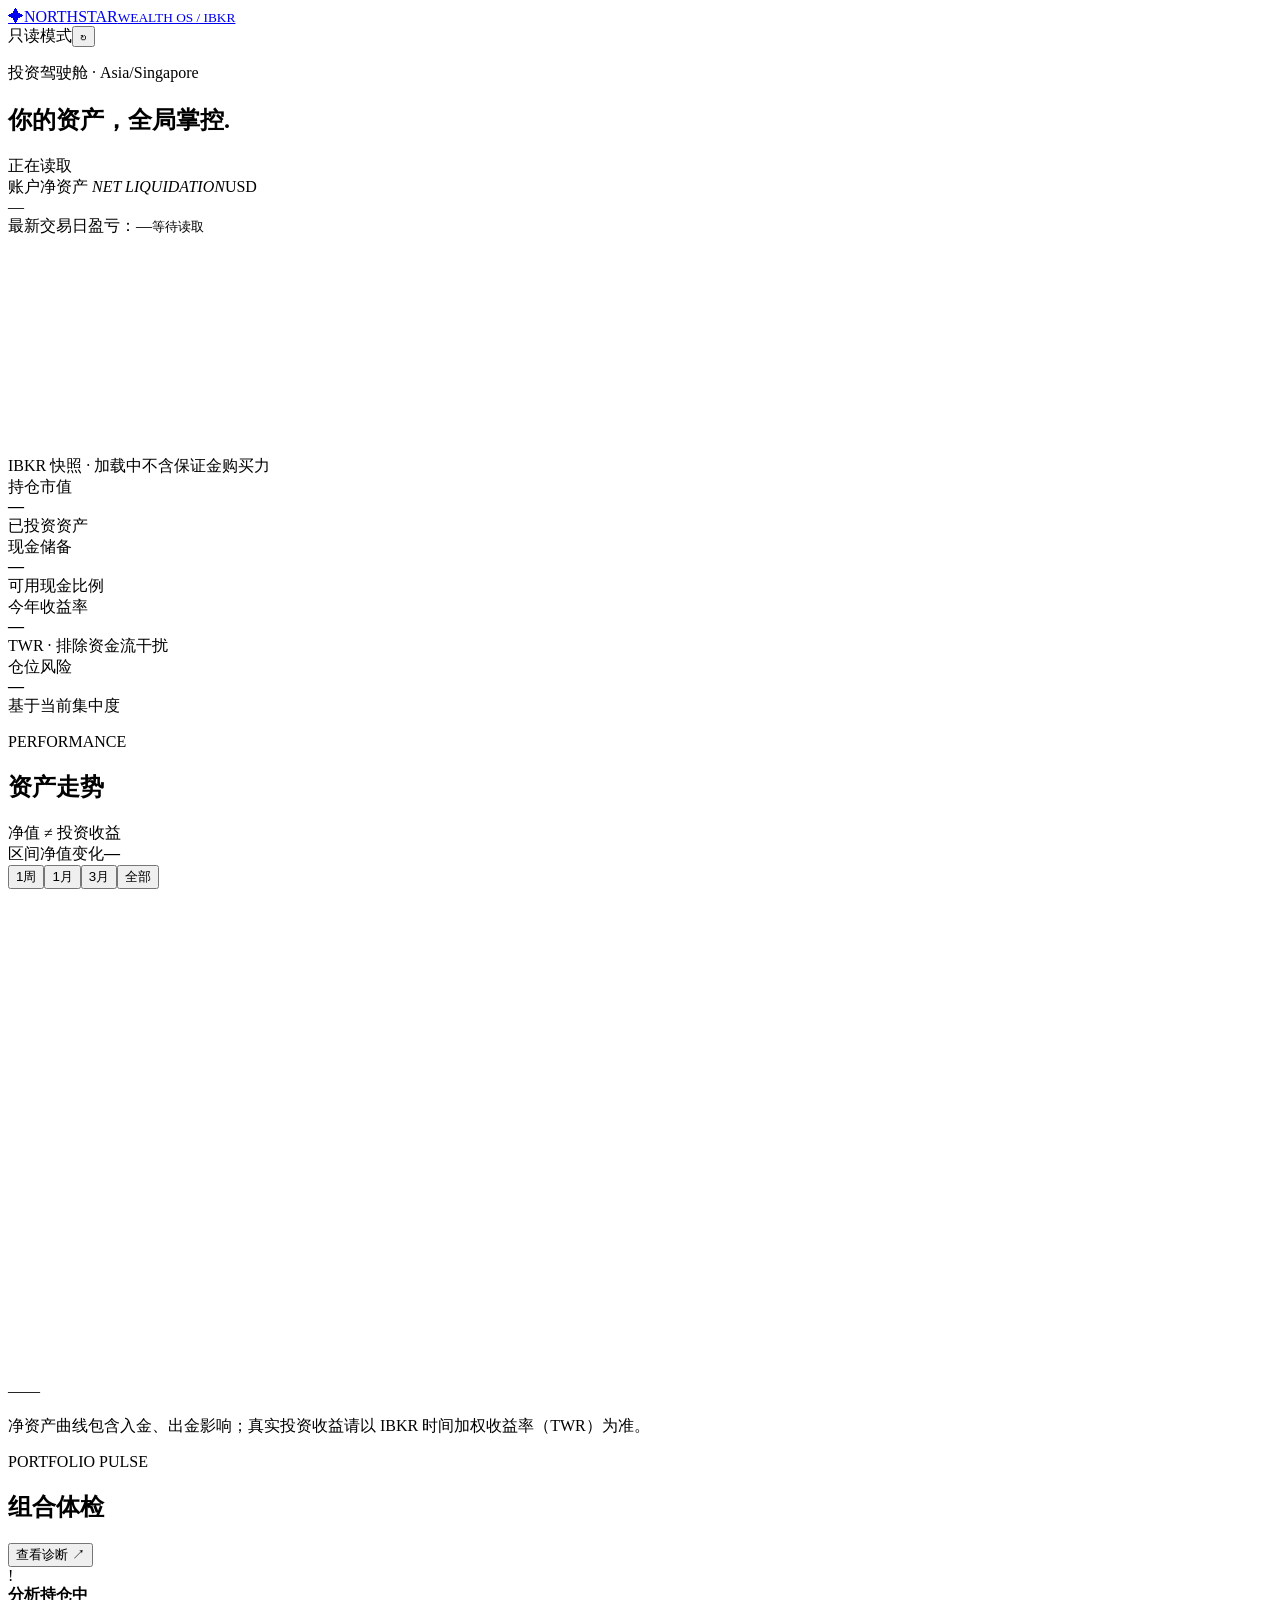
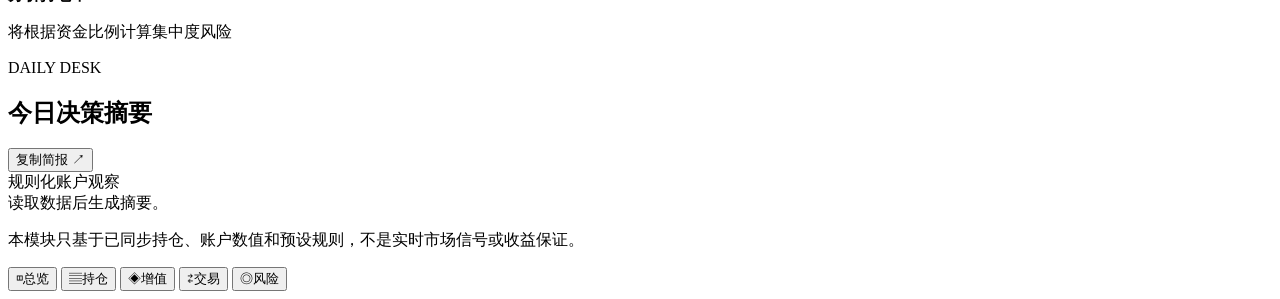
==== v2/index.html @ 15c5844c "feat(v2): add mobile-first investment dashboard layout" ====
<!doctype html>
<html lang="zh-CN">
<head>
  <meta charset="utf-8">
  <meta name="viewport" content="width=device-width, initial-scale=1, viewport-fit=cover">
  <meta name="theme-color" content="#08111e">
  <meta name="description" content="IBKR 投资驾驶舱：持仓、净值、风险、复盘与资产增长规划。只读分析，不提供交易服务。">
  <title>Northstar · IBKR 投资驾驶舱</title>
  <link rel="stylesheet" href="./style.css?v=2">
</head>
<body>
  <div class="shell">
    <header class="topbar">
      <a class="brand" href="./" aria-label="Northstar 首页"><span class="brand-icon">✦</span><span class="brand-text">NORTHSTAR<small>WEALTH OS / IBKR</small></span></a>
      <div class="top-actions"><span class="read-only">只读模式</span><button class="icon-button" id="refresh-btn" aria-label="刷新最新数据" title="刷新数据">↻</button></div>
    </header>
    <main class="content">
      <section class="screen active" id="screen-home">
        <div class="page-intro"><div><p class="eyebrow" id="today-label">投资驾驶舱 · Asia/Singapore</p><h1>你的资产，全局掌控<span class="accent">.</span></h1></div><span class="live-chip" id="data-status">正在读取</span></div>
        <article class="hero">
          <div class="hero-top"><span>账户净资产 <i>NET LIQUIDATION</i></span><span class="usd-chip">USD</span></div>
          <div class="hero-number" id="net-asset">—</div>
          <div class="hero-change"><span id="hero-pnl">最新交易日盈亏：—</span><small id="hero-date">等待读取</small></div>
          <div class="hero-chart"><svg id="hero-line" viewBox="0 0 800 136" preserveAspectRatio="none" aria-label="账户历史净资产走势"></svg></div>
          <div class="hero-bottom"><span id="hero-source">IBKR 快照 · 加载中</span><span>不含保证金购买力</span></div>
        </article>
        <div class="stat-grid">
          <article class="stat"><div class="stat-label">持仓市值</div><strong id="stat-invested">—</strong><div class="stat-note" id="stat-invested-note">已投资资产</div></article>
          <article class="stat"><div class="stat-label">现金储备</div><strong id="stat-cash">—</strong><div class="stat-note" id="stat-cash-note">可用现金比例</div></article>
          <article class="stat"><div class="stat-label">今年收益率</div><strong id="stat-ytd">—</strong><div class="stat-note">TWR · 排除资金流干扰</div></article>
          <article class="stat"><div class="stat-label">仓位风险</div><strong id="stat-risk">—</strong><div class="stat-note" id="stat-risk-note">基于当前集中度</div></article>
        </div>
        <div class="section-head"><div><p class="overline">PERFORMANCE</p><h2>资产走势</h2></div><span class="tiny-note">净值 ≠ 投资收益</span></div>
        <article class="panel chart-panel">
          <div class="chart-header"><div><span class="muted">区间净值变化</span><strong id="chart-change">—</strong></div><div class="range-control" id="range-control"><button data-range="7" type="button">1周</button><button data-range="30" type="button">1月</button><button data-range="90" type="button">3月</button><button class="chosen" data-range="365" type="button">全部</button></div></div>
          <div class="graph-wrap"><svg id="nav-chart" viewBox="0 0 620 240" preserveAspectRatio="none" role="img" aria-label="净值曲线图"></svg><div id="chart-tooltip" class="chart-tooltip" hidden></div></div>
          <div class="chart-axis"><span id="chart-from">—</span><span id="chart-to">—</span></div>
          <p class="micro">净资产曲线包含入金、出金影响；真实投资收益请以 IBKR 时间加权收益率（TWR）为准。</p>
        </article>
        <div class="section-head"><div><p class="overline">PORTFOLIO PULSE</p><h2>组合体检</h2></div><button class="text-btn" type="button" data-route="insights">查看诊断 ↗</button></div>
        <article class="panel pulse-panel"><div class="pulse-head"><div class="pulse-orb" id="pulse-orb">!</div><div><strong id="pulse-title">分析持仓中</strong><p id="pulse-subtitle">将根据资金比例计算集中度风险</p></div></div><div id="pulse-bars" class="allocation-bars"></div><div id="pulse-list" class="pulse-list"></div></article>
        <div class="section-head"><div><p class="overline">DAILY DESK</p><h2>今日决策摘要</h2></div><button class="text-btn" type="button" id="copy-digest">复制简报 ↗</button></div>
        <article class="panel daily-digest"><div class="digest-stamp"><span class="digest-dot"></span> 规则化账户观察 <span id="digest-dt"></span></div><div id="digest-body" class="digest-body">读取数据后生成摘要。</div><p class="micro">本模块只基于已同步持仓、账户数值和预设规则，不是实时市场信号或收益保证。</p></article>
      </section>
      <section class="screen" id="screen-holdings" hidden>
        <div class="page-intro"><div><p class="eyebrow">LIVE ALLOCATION</p><h1>我的持仓<span class="accent">.</span></h1></div><span class="live-chip" id="holdings-stamp">—</span></div>
        <div class="headline-panel"><span class="muted">在持资产 / 账户净值</span><strong id="position-total">—</strong><p id="holding-description">按当前 IBKR 快照汇总，零仓位不计入。</p></div>
        <article class="panel"><div class="panel-head"><h2>持仓分布</h2><span class="micro">占净资产比例</span></div><div id="holding-allocation" class="holding-allocation"></div><div id="allocation-legend" class="allocation-legend"></div></article>
        <div class="section-head"><div><p class="overline">POSITIONS</p><h2>股票与 ETF</h2></div><div class="segment"><button data-filter="all" class="selected">全部</button><button data-filter="core">核心</button><button data-filter="active">成长</button></div></div>
        <div id="position-list" class="position-list"><p class="empty">读取中…</p></div>
        <p class="micro footer-note">浮盈亏按 IBKR 平均成本口径展示，不包含全部历史已实现盈亏、费用及汇率变动。</p>
      </section>
      <section class="screen" id="screen-plan" hidden>
        <div class="page-intro"><div><p class="eyebrow">LONG-TERM COMPOUNDING</p><h1>资产增长计划<span class="accent">.</span></h1></div><span class="live-chip">可调目标</span></div>
        <article class="plan-hero"><div class="plan-hero-glow"></div><span class="overline">STRATEGIC ALLOCATION</span><h2>把收益目标，变成可执行的纪律。</h2><p>长期底仓负责复利，稳定仓预留流动性，战术仓约束回撤。不以短期回本作为加杠杆理由。</p></article>
        <div class="section-head"><div><p class="overline">THREE BUCKETS</p><h2>三类仓位目标</h2></div><span class="tiny-note">设置仅保存在本设备</span></div>
        <article class="panel targets-panel">
          <div class="target-row"><div><span class="target-mark core"></span><strong>长期核心仓</strong><p>VOO / QQQ 等广泛指数</p></div><div><b id="target-core-value">65%</b><input id="target-core" type="range" min="30" max="85" step="5" value="65" aria-label="长期核心仓目标比例"></div></div>
          <div class="target-row"><div><span class="target-mark stable"></span><strong>稳定防御仓</strong><p>现金 / 短债 / 黄金等</p></div><div><b id="target-stable-value">20%</b><input id="target-stable" type="range" min="5" max="50" step="5" value="20" aria-label="稳定仓目标比例"></div></div>
          <div class="target-row"><div><span class="target-mark tactical"></span><strong>战术成长仓</strong><p>个股 / 短线 · 控制单票风险</p></div><div><b id="target-tactical-value">15%</b><div class="slider-foot">自动计算剩余比例</div></div></div>
          <div class="target-comparison" id="target-comparison">读取持仓后计算偏离。</div>
        </article>
        <div class="section-head"><div><p class="overline">WEALTH SIMULATOR</p><h2>10 年复利模拟</h2></div><span class="tiny-note">示例情景 · 非预测</span></div>
        <article class="panel sim-panel">
          <div class="sim-inputs"><label>每月追加投入（USD）<div class="input-wrap"><span>$</span><input type="number" min="0" max="100000" step="50" id="monthly-input" value="200" inputmode="decimal"></div></label><label>假设年化收益率<div class="rate-tabs" id="rate-tabs"><button data-rate="0.04">4%</button><button class="selected" data-rate="0.07">7%</button><button data-rate="0.1">10%</button></div></label></div>
          <div class="sim-output"><span class="muted">10 年末模拟资产</span><strong id="sim-result">—</strong><span id="sim-contributed" class="micro">—</span></div>
          <svg viewBox="0 0 600 140" preserveAspectRatio="none" id="sim-chart" role="img" aria-label="10年复利模拟图"></svg>
          <p class="micro">按月复利、月末投入计算，未计入费用、税、通胀和汇率影响；收益并不保证，实际可能亏损。</p>
        </article>
        <div class="section-head"><div><p class="overline">ACTION LIST</p><h2>下一步配置动作</h2></div></div>
        <article class="panel"><div id="allocation-actions">正在计算目标配置。</div></article>
      </section>
      <section class="screen" id="screen-trades" hidden>
        <div class="page-intro"><div><p class="eyebrow">TRADE JOURNAL</p><h1>交易与复盘<span class="accent">.</span></h1></div><span class="live-chip">IBKR 成交记录</span></div>
        <div class="stat-grid trade-stats"><article class="stat"><div class="stat-label">历史成交笔数</div><strong id="trade-count">—</strong><div class="stat-note">包含部分成交</div></article><article class="stat"><div class="stat-label">最近一笔</div><strong id="last-trade-time">—</strong><div class="stat-note">按成交时间排序</div></article></div>
        <div class="section-head"><div><p class="overline">TRANSACTIONS</p><h2>最近交易</h2></div><div class="segment" id="trade-filters"><button data-side="all" class="selected">全部</button><button data-side="BUY">买入</button><button data-side="SELL">卖出</button></div></div>
        <div id="trade-list" class="trade-list"><p class="empty">读取交易记录中…</p></div>
        <button id="show-more-trades" class="wide-btn" type="button">显示更多成交</button>
        <article class="panel review-panel"><span class="overline">PROCESS OVER PROFIT</span><h2>盘后复盘清单</h2><div id="review-checklist"></div><button id="reset-checks" class="text-btn" type="button">重置今日清单 ↻</button></article>
      </section>
      <section class="screen" id="screen-insights" hidden>
        <div class="page-intro"><div><p class="eyebrow">RISK & DISCIPLINE</p><h1>风险中心<span class="accent">.</span></h1></div><span class="live-chip">保护本金</span></div>
        <article class="risk-hero"><div><span class="overline">RISK STATUS</span><h2 id="risk-hero-title">读取账户中</h2><p id="risk-hero-desc">估算当前股票集中度和现金缓冲</p></div><div class="risk-symbol">⌁</div></article>
        <div id="risk-cards" class="risk-cards"></div>
        <div class="section-head"><div><p class="overline">GUARDRAILS</p><h2>投资纪律</h2></div></div>
        <article class="panel rulebook"><div><strong>01 · 不用融资购买力冒充现金</strong><p>仓位以净资产而不是购买力衡量；融资可能放大波动与强制平仓风险。</p></div><div><strong>02 · 控制个股与相关性</strong><p>半导体、纳指成长、科技巨头之间可能同步下跌，不能只看股票数量。</p></div><div><strong>03 · 先定义最大损失，再下单</strong><p>若不能确定价格和风险，就不应把订单标记为可执行。</p></div><div><strong>04 · 用复盘改进系统</strong><p>把策略收益与入出金分开；记录每笔成交的理由和是否遵守规则。</p></div></article>
        <div class="section-head"><div><p class="overline">DATA & PRIVACY</p><h2>同步与设置</h2></div></div>
        <article class="panel settings"><div class="settings-line"><div><strong>公开静态数据源</strong><p>读取同一 GitHub 仓库的旧版 JSON。网站不会直接登录 IBKR。</p></div><span id="source-status" class="setting-tag">未检查</span></div><div class="settings-line"><div><strong>最新 IBKR 快照</strong><p id="snapshot-time">—</p></div><button class="small-btn" id="refresh-secondary" type="button">重新获取</button></div><div class="settings-line"><div><strong>临时导入自己的数据</strong><p>选择 IBKR 快照、净值历史或交易 JSON，仅在当前页面会话使用，不上传服务器。</p></div><label class="small-btn file-label">导入 JSON<input type="file" id="file-input" accept=".json,application/json" hidden></label></div><div class="privacy-alert"><b>隐私提醒</b><p>当前 GitHub 仓库为公开仓库，旧版账户快照、历史成交 JSON 可被互联网访问。不能靠页面密码框保护公开 JSON。请避免再往公开仓库上传新账户数据，建议迁移到有身份验证的私有数据服务。</p></div><button id="clear-local" class="wide-btn" type="button">恢复仓库数据 / 清空本次临时导入</button><a class="legacy-link" href="../" target="_blank" rel="noopener noreferrer">打开原版看板 ↗</a></article>
      </section>
      <p class="status-text" id="global-status" role="status" aria-live="polite"></p>
    </main>
    <nav class="bottom-nav" aria-label="底部导航">
      <button class="selected" data-screen="home" aria-label="总览"><span class="nav-icon">◫</span><span>总览</span></button>
      <button data-screen="holdings" aria-label="持仓"><span class="nav-icon">▤</span><span>持仓</span></button>
      <button data-screen="plan" aria-label="增长计划"><span class="nav-icon">◈</span><span>增值</span></button>
      <button data-screen="trades" aria-label="交易记录"><span class="nav-icon">⇄</span><span>交易</span></button>
      <button data-screen="insights" aria-label="风险中心"><span class="nav-icon">◎</span><span>风险</span></button>
    </nav>
  </div>
  <div class="toast" id="toast" role="status" aria-live="polite" hidden></div>
  <script src="./app.js?v=2" defer></script>
</body>
</html>
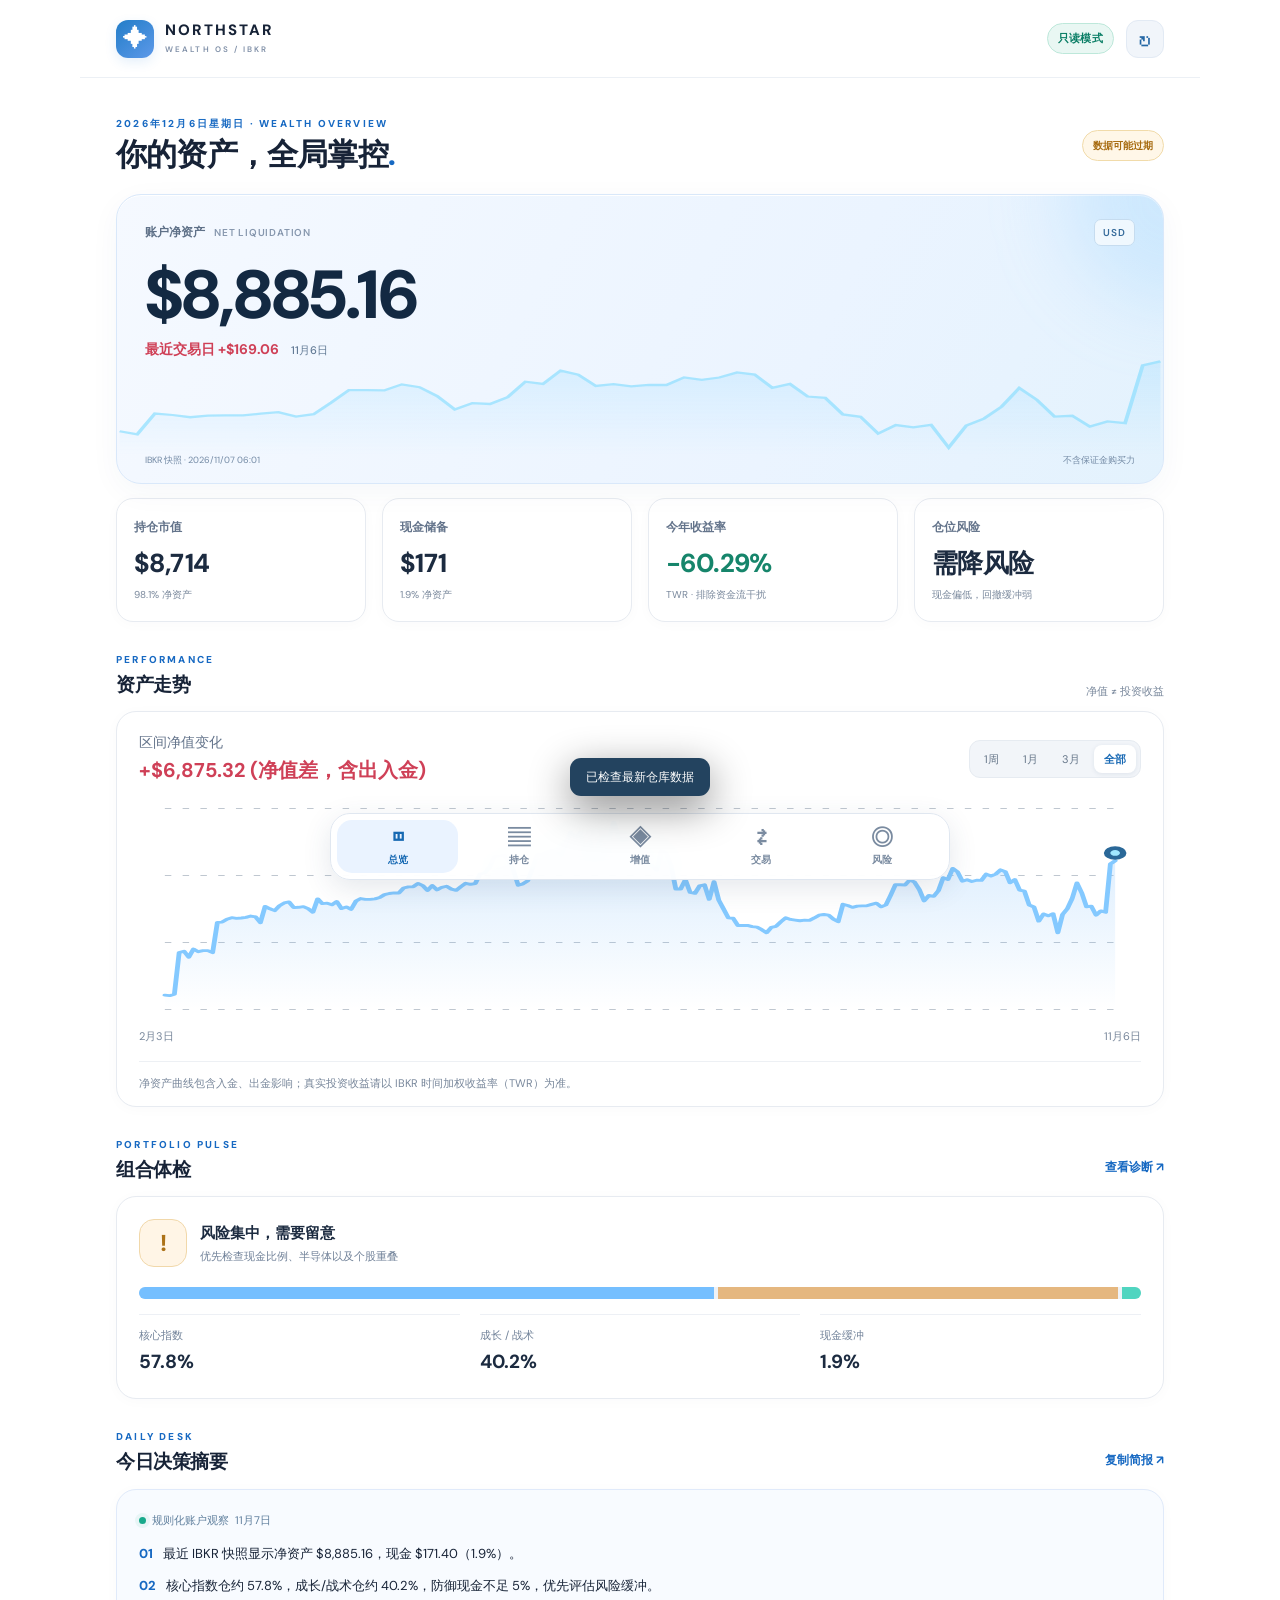
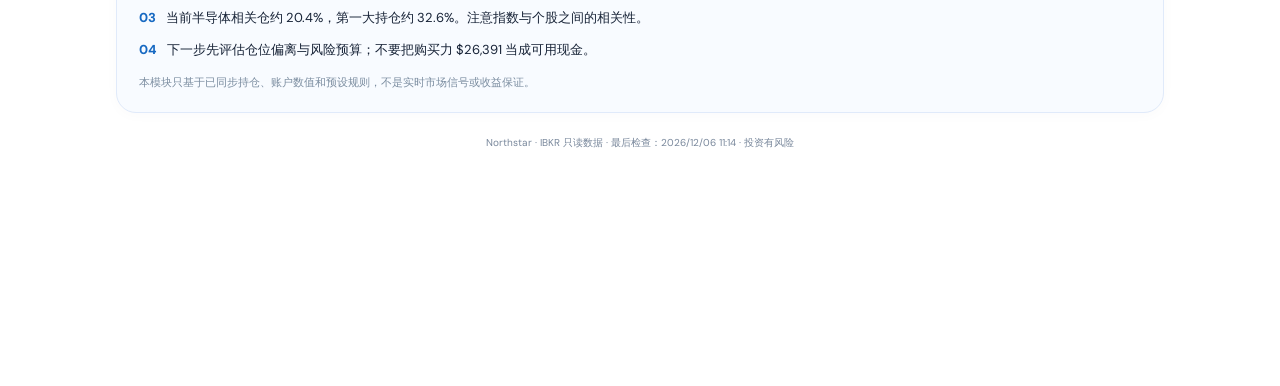
==== commit 4e4ee18e: "style(v2): use white browser theme and refresh CSS cache" ====
--- a/v2/index.html
+++ b/v2/index.html
@@ -3,10 +3,10 @@
 <head>
   <meta charset="utf-8">
   <meta name="viewport" content="width=device-width, initial-scale=1, viewport-fit=cover">
-  <meta name="theme-color" content="#08111e">
+  <meta name="theme-color" content="#ffffff">
   <meta name="description" content="IBKR 投资驾驶舱：持仓、净值、风险、复盘与资产增长规划。只读分析，不提供交易服务。">
   <title>Northstar · IBKR 投资驾驶舱</title>
-  <link rel="stylesheet" href="./style.css?v=2">
+  <link rel="stylesheet" href="./style.css?v=2.1">
 </head>
 <body>
   <div class="shell">
--- a/v2/style.css
+++ b/v2/style.css
@@ -0,0 +1,114 @@
+@import url('https://fonts.googleapis.com/css2?family=DM+Sans:wght@400;500;600;700;800&display=swap');
+:root{color-scheme:dark;--bg:#080f1b;--surface:#121d2e;--surface2:#162338;--line:#29384c;--text:#f3f7fd;--muted:#96a5ba;--faint:#65758a;--accent:#71c8ff;--teal:#50d5c0;--profit:#ff8499;--loss:#52d2b1;--amber:#f6c779;--radius:20px}
+*{box-sizing:border-box}
+html{min-height:100%;scroll-behavior:smooth;-webkit-text-size-adjust:100%}
+body{margin:0;background:radial-gradient(ellipse 85% 26% at 50% -10%,#263a60 0,transparent 70%),var(--bg);font-family:"DM Sans",-apple-system,BlinkMacSystemFont,"PingFang SC","Microsoft YaHei",sans-serif;color:var(--text);font-size:14px;line-height:1.5}
+body:before{content:"";position:fixed;inset:0;pointer-events:none;background:linear-gradient(115deg,transparent 0%,#14264116 55%,transparent 100%);z-index:-1}
+button,input,a{font:inherit}button{cursor:pointer}a{color:inherit;text-decoration:none}button:focus-visible,input:focus-visible,a:focus-visible{outline:2px solid var(--accent);outline-offset:3px}button:disabled{opacity:.5;cursor:not-allowed}
+[hidden]{display:none!important}.shell{margin:0 auto;max-width:1120px;padding-bottom:calc(104px + env(safe-area-inset-bottom,0px))}.content{padding:12px 24px 28px}
+.topbar{height:78px;display:flex;justify-content:space-between;align-items:center;padding:0 24px;border-bottom:1px solid #ffffff0e}.brand{display:flex;align-items:center;gap:11px}.brand-icon{display:grid;place-items:center;width:38px;height:38px;border-radius:12px;background:linear-gradient(140deg,#68c9fb,#6c70ff);color:#0c1a31;font-size:25px;box-shadow:0 0 27px #5ec1ff30}.brand-text{font-size:15px;font-weight:800;letter-spacing:2px;line-height:1.05}.brand-text small{display:block;font-size:8px;color:#8ea5c3;letter-spacing:2.1px;margin-top:6px;font-weight:600}.top-actions{display:flex;align-items:center;gap:12px}.read-only{border:1px solid #53ddac52;color:#66e4be;padding:6px 10px;border-radius:99px;font-size:11px;font-weight:700;letter-spacing:.3px}.icon-button{width:38px;height:38px;display:grid;place-items:center;background:#162438;border:1px solid #2a4261;border-radius:12px;color:#cfe5ff;font-size:27px;line-height:1}.icon-button.working{animation:spin 1s ease-in-out infinite}@keyframes spin{to{transform:rotate(360deg)}}
+.screen{animation:appear .24s ease-out}@keyframes appear{from{opacity:0;transform:translateY(6px)}to{opacity:1;transform:translateY(0)}}
+.page-intro{display:flex;justify-content:space-between;align-items:center;gap:12px;padding:20px 0 19px}.page-intro h1{margin:5px 0 0;font-size:clamp(22px,3.5vw,31px);letter-spacing:-.8px;font-weight:800;line-height:1.25}.accent{color:var(--accent)}.eyebrow,.overline{font-size:10px;letter-spacing:2.2px;color:var(--accent);font-weight:800;margin:0}.live-chip{background:#1b2c43;color:#aac5e2;border:1px solid #2b415f;border-radius:99px;font-size:10px;white-space:nowrap;padding:7px 10px;font-weight:700}.live-chip.warning{color:var(--amber);border-color:#af805044}.live-chip.success{color:var(--teal);border-color:#349a8260}
+.hero{position:relative;isolation:isolate;overflow:hidden;background:radial-gradient(ellipse 85% 100% at 100% 0%,#385c8a50 0,transparent 55%),linear-gradient(115deg,#1d3555 0,#17253c 55%,#18233c 100%);border:1px solid #4a719653;border-radius:25px;min-height:265px;padding:24px 28px;box-shadow:0 18px 60px #00000026,0 1px 0 #ffffff16 inset}.hero:before{content:"";position:absolute;width:220px;height:220px;right:-120px;top:-110px;background:#55bdff25;filter:blur(36px);border-radius:50%;z-index:-1}.hero-top,.hero-bottom{display:flex;justify-content:space-between;align-items:center;gap:10px}.hero-top{color:#aebed4;font-size:12px;font-weight:600}.hero-top i{font-style:normal;color:#718bad;font-size:10px;margin-left:6px;letter-spacing:.8px}.usd-chip{padding:5px 8px;border:1px solid #90bee550;border-radius:7px;font-size:10px;letter-spacing:1px;color:#cfe6fc}.hero-number{font-size:clamp(39px,7vw,68px);font-weight:800;line-height:1.14;margin:11px 0 5px;letter-spacing:-1.8px;font-variant-numeric:tabular-nums;position:relative;z-index:2}.hero-change{display:flex;align-items:center;gap:12px;flex-wrap:wrap;font-weight:700;font-size:14px;position:relative;z-index:2}.hero-change small{font-size:11px;color:#9baeca;font-weight:500}.hero-chart{position:absolute;inset:auto 0 27px;height:103px;opacity:.64;pointer-events:none;z-index:0}.hero-chart svg{width:100%;height:100%}.hero-bottom{position:absolute;bottom:15px;left:28px;right:28px;font-size:9px;color:#97abc8;z-index:2}.stat-grid{display:grid;grid-template-columns:repeat(4,minmax(0,1fr));gap:12px;margin-top:14px}.stat{border:1px solid var(--line);background:linear-gradient(140deg,#142135 0,#101b2b 100%);border-radius:17px;padding:19px 17px;min-width:0}.stat-label{font-size:12px;color:#aab9ca;font-weight:600}.stat strong{display:block;font-weight:800;font-size:clamp(17px,2.6vw,26px);letter-spacing:-.6px;margin:8px 0 4px;font-variant-numeric:tabular-nums;overflow-wrap:anywhere}.stat-note{font-size:10px;color:#7288a1}.section-head{display:flex;align-items:end;justify-content:space-between;gap:12px;margin:30px 0 12px}.section-head h2{font-size:19px;letter-spacing:-.5px;margin:4px 0 0}.tiny-note,.micro{font-size:11px;color:var(--faint)}.muted{color:var(--muted)}.panel{background:linear-gradient(160deg,#142034 0,#101b2b 100%);border:1px solid var(--line);border-radius:var(--radius);padding:22px}.chart-panel{padding:20px 22px 14px}.chart-header{display:flex;justify-content:space-between;align-items:center;gap:16px}.chart-header strong{display:block;font-size:20px;font-variant-numeric:tabular-nums;margin-top:2px}.range-control,.segment,.rate-tabs{display:flex;gap:4px;padding:4px;background:#0c1726;border:1px solid #1d3149;border-radius:11px}.range-control button,.segment button,.rate-tabs button{background:transparent;color:#839bb7;font-size:11px;padding:6px 10px;border:0;border-radius:8px;white-space:nowrap}.range-control .chosen,.segment .selected,.rate-tabs .selected{color:#dceeff;background:#2b405b;font-weight:700}.graph-wrap{position:relative;height:232px;margin-top:8px;touch-action:pan-y}.graph-wrap svg{width:100%;height:100%;overflow:visible}.chart-tooltip{position:absolute;z-index:4;background:#e5f2ff;color:#0e223a;border-radius:10px;padding:7px 9px;white-space:nowrap;font-size:11px;pointer-events:none;box-shadow:0 7px 20px #0007}.chart-axis{display:flex;justify-content:space-between;color:#7187a3;font-size:11px;margin-top:3px}.chart-panel .micro{border-top:1px solid #ffffff0e;margin:16px 0 0;padding-top:12px;line-height:1.65}.text-btn{background:transparent;color:var(--accent);font-size:12px;border:0;font-weight:700;padding:8px 0}.pulse-head{display:flex;gap:13px;align-items:center}.pulse-head strong{display:block;font-size:15px}.pulse-head p{font-size:11px;color:var(--muted);margin:3px 0 0}.pulse-orb{width:48px;height:48px;flex:0 0 48px;display:grid;place-items:center;border-radius:15px;background:#f6c7791c;color:var(--amber);border:1px solid #d5ab6342;font-size:23px;font-weight:800}.pulse-orb.ok{background:#58d8bc19;color:var(--teal);border-color:#58d8bc44}.allocation-bars{display:flex;gap:4px;height:12px;border-radius:99px;overflow:hidden;background:#223249;margin:20px 0 15px}.allocation-bars span{height:100%;min-width:0}.pulse-list{display:grid;grid-template-columns:repeat(3,minmax(0,1fr));gap:12px}.pulse-item{border-top:1px solid #ffffff17;padding-top:12px}.pulse-item small{color:var(--muted);display:block;font-size:11px}.pulse-item b{display:block;font-size:19px;margin-top:4px;font-variant-numeric:tabular-nums}.daily-digest{border-color:#335477}.digest-stamp{color:#a0bad0;font-size:11px;display:flex;align-items:center;gap:6px}.digest-dot{width:7px;height:7px;border-radius:50%;background:var(--teal);box-shadow:0 0 0 4px #55dbc01e}.digest-body{margin:16px 0 13px;display:grid;gap:11px}.digest-line{display:flex;gap:10px;font-size:13px;line-height:1.6}.digest-line em{font-style:normal;color:var(--accent);font-weight:800;white-space:nowrap}.daily-digest .micro{margin-bottom:0}
+.headline-panel{border:1px solid #365e89;border-radius:20px;padding:20px;background:linear-gradient(120deg,#203954,#12233a)}.headline-panel strong{display:block;font-size:33px;margin:7px 0;letter-spacing:-1px}.headline-panel p{font-size:11px;color:#9eafc4;margin:0}.panel-head{display:flex;align-items:center;justify-content:space-between}.panel-head h2{font-size:16px;margin:0}.holding-allocation{height:16px;display:flex;gap:3px;border-radius:50px;overflow:hidden;background:#1d2c3e;margin:19px 0 12px}.holding-allocation span{min-width:1px;transition:width .2s}.allocation-legend{display:flex;flex-wrap:wrap;gap:9px 17px;font-size:11px;color:#b4c1d1}.legend-dot{display:inline-block;width:8px;height:8px;border-radius:50%;margin-right:6px}.position-list,.trade-list{display:grid;gap:11px}.position-card,.trade-card{background:#121e2f;border:1px solid #27384c;border-radius:17px;padding:16px 17px}.position-top,.position-foot,.trade-top{display:flex;align-items:center;justify-content:space-between;gap:12px}.symbol-info{display:flex;align-items:center;gap:11px;min-width:0}.symbol-badge{display:grid;place-items:center;width:44px;height:44px;border-radius:14px;background:#223452;border:1px solid #45618c;color:#c9e6ff;font-weight:800;font-size:13px;flex:0 0 44px}.symbol-info strong{display:block;font-size:15px;letter-spacing:.4px}.symbol-info small{display:block;color:var(--muted);font-size:11px;margin-top:3px}.position-value{text-align:right}.position-value strong{font-size:16px;font-variant-numeric:tabular-nums}.position-value small{display:block;font-size:12px;margin-top:2px}.position-foot{margin-top:13px;padding-top:12px;border-top:1px solid #ffffff13;color:#96a7bd;font-size:11px}.position-expand{border:0;background:transparent;color:#7eb6e3;font-size:11px;padding:0;min-height:30px}.position-details{display:grid;grid-template-columns:repeat(3,minmax(0,1fr));gap:8px;margin-top:11px;padding-top:11px;border-top:1px dashed #324358}.position-details small{color:#7c91ab;display:block}.position-details b{font-size:12px}.footer-note{margin-top:14px}.positive{color:var(--profit)!important}.negative{color:var(--loss)!important}.neutral{color:#b9c9dc!important}
+.plan-hero{position:relative;overflow:hidden;background:linear-gradient(110deg,#234a68,#143443 60%,#112a3a);border:1px solid #4b8d9d54;border-radius:22px;padding:27px 24px}.plan-hero-glow{position:absolute;width:180px;height:180px;border-radius:50%;right:-65px;top:-115px;background:#4fe0cb55;filter:blur(40px)}.plan-hero h2{position:relative;max-width:460px;line-height:1.35;font-size:23px;margin:10px 0 10px;letter-spacing:-.4px}.plan-hero p{position:relative;max-width:650px;color:#b4d3db;font-size:12px;line-height:1.75;margin:0}.targets-panel{padding:5px 22px}.target-row{display:flex;justify-content:space-between;align-items:center;gap:15px;padding:18px 0;border-bottom:1px solid #2c3a4f}.target-row:last-of-type{border:0}.target-row>div:first-child{flex:1}.target-mark{display:inline-block;width:9px;height:9px;border-radius:50%;margin-right:8px}.target-mark.core{background:#70b8ff}.target-mark.stable{background:#4cd1bb}.target-mark.tactical{background:#e4b77f}.target-row strong{font-size:14px}.target-row p{font-size:11px;color:#8da3bb;margin:5px 0 0 17px}.target-row>div:nth-child(2){width:160px;text-align:right}.target-row b{font-size:20px}.target-row input[type=range]{width:100%;display:block;accent-color:#7ac8ff;margin:9px 0 0}.slider-foot{font-size:10px;color:var(--faint);margin-top:6px}.target-comparison{background:#0c1829;border-radius:13px;padding:15px;margin:4px 0 18px}.compare-grid{display:grid;grid-template-columns:repeat(3,minmax(0,1fr));gap:9px}.compare-block small{display:block;color:#8b9fb8;font-size:10px}.compare-block b{display:block;font-size:18px;margin:4px 0}.compare-block em{display:block;font-style:normal;color:#b3c5d6;font-size:10px}.sim-inputs{display:grid;grid-template-columns:1fr 1fr;gap:14px}.sim-inputs label{font-size:12px;color:#aec0d5}.input-wrap{display:flex;align-items:center;gap:6px;border:1px solid #384b65;background:#0b1626;border-radius:10px;padding:4px 10px;margin-top:9px}.input-wrap span{color:#87a0c0}.input-wrap input{background:transparent;border:0;outline:0;min-width:0;width:100%;color:white;padding:8px 3px;font-variant-numeric:tabular-nums}.rate-tabs{margin-top:9px}.rate-tabs button{flex:1;padding:10px}.sim-output{padding:18px 0 4px;border-top:1px solid #ffffff15;margin-top:20px}.sim-output strong{display:block;font-size:clamp(28px,5vw,42px);letter-spacing:-1px;margin:6px 0 1px}.sim-output .micro{display:block}.sim-panel svg{width:100%;height:140px;margin-top:8px}.action-item{padding:11px 0;border-bottom:1px solid #29384b;display:flex;gap:11px;justify-content:space-between}.action-item:last-child{border:0}.action-item>div{min-width:0}.action-item strong{font-size:13px}.action-item p{margin:4px 0 0;color:#8ea3ba;font-size:11px;line-height:1.6}.action-item b{font-size:13px;white-space:nowrap}
+.trade-card{padding:14px 16px}.trade-card strong{font-size:14px}.trade-card small,.trade-card p{color:#8ea1b8;font-size:11px}.trade-card p{margin:6px 0 0}.side-tag{font-size:10px;border-radius:7px;padding:4px 6px;font-weight:800}.side-tag.buy{background:#2d4765;color:#acd5ff}.side-tag.sell{background:#3e3343;color:#ffb3bd}.trade-amount{font-variant-numeric:tabular-nums;font-weight:700}.wide-btn{width:100%;margin-top:14px;border:1px solid #3b5879;border-radius:13px;padding:13px;background:#1a2c44;color:#b6dbfb;font-weight:700;font-size:12px}.review-panel{margin-top:24px}.review-panel h2{font-size:18px;margin:6px 0 14px}.check-line{display:flex;align-items:center;gap:10px;padding:9px 0;font-size:12px;border-top:1px solid #ffffff10}.check-line input{width:17px;height:17px;accent-color:#75c6fa;flex:0 0 17px}
+.risk-hero{display:flex;align-items:center;justify-content:space-between;gap:16px;padding:23px;border-radius:21px;background:linear-gradient(105deg,#39304d,#2e273a 60%,#233146);border:1px solid #765f825d}.risk-hero h2{margin:8px 0;font-size:25px}.risk-hero p{margin:0;color:#b4b2c9;font-size:12px;max-width:570px}.risk-symbol{font-size:46px;color:#e6b27f}.risk-cards{display:grid;grid-template-columns:repeat(2,minmax(0,1fr));gap:12px;margin-top:14px}.risk-card{background:#121e2f;border:1px solid #293b53;border-radius:16px;padding:17px}.risk-card small{display:block;color:#90a4bd;font-size:11px}.risk-card b{font-size:25px;display:block;margin:7px 0}.risk-card p{font-size:11px;line-height:1.5;color:#9caec1;margin:0}.rulebook>div{padding:14px 0;border-bottom:1px solid #ffffff14}.rulebook>div:first-child{padding-top:0}.rulebook>div:last-child{padding-bottom:0;border:0}.rulebook strong{font-size:13px}.rulebook p{margin:6px 0 0;font-size:12px;color:#92a6bb;line-height:1.7}.settings-line{display:flex;justify-content:space-between;align-items:center;gap:14px;padding:16px 0;border-bottom:1px solid #ffffff16}.settings-line:first-child{padding-top:0}.settings-line strong{font-size:13px}.settings-line p{font-size:11px;color:#94a7bc;line-height:1.6;margin:4px 0 0}.setting-tag{color:#a7b5c8;background:#243347;padding:5px 9px;border-radius:8px;white-space:nowrap;font-size:10px}.small-btn{background:#294565;border:1px solid #517b9d;border-radius:10px;color:#d5edff;font-size:11px;font-weight:700;padding:9px 12px;white-space:nowrap}.file-label{display:inline-block;cursor:pointer}.privacy-alert{background:#382d2b;border:1px solid #866c4855;border-radius:12px;padding:13px 14px;margin-top:17px}.privacy-alert b{color:#f1c08c}.privacy-alert p{color:#dbbfa4;font-size:11px;margin:6px 0 0;line-height:1.8}.legacy-link{display:block;color:var(--accent);text-align:center;margin:18px 0 0;font-weight:700;font-size:12px}.empty{border:1px dashed #34465a;color:#8198b1;border-radius:14px;padding:30px;text-align:center;font-size:12px}.status-text{color:#64798f;text-align:center;font-size:10px;margin:22px 0}.toast{position:fixed;z-index:100;bottom:calc(104px + env(safe-area-inset-bottom,0px));left:50%;transform:translateX(-50%);background:#e9f3ff;color:#13213a;border-radius:11px;padding:10px 16px;font-size:12px;box-shadow:0 12px 40px #0007;max-width:90vw;text-align:center}
+.bottom-nav{position:fixed;bottom:calc(13px + env(safe-area-inset-bottom,0px));left:50%;transform:translateX(-50%);width:min(620px,calc(100% - 28px));height:67px;border:1px solid #49678670;border-radius:20px;background:#17243bed;backdrop-filter:blur(20px);-webkit-backdrop-filter:blur(20px);box-shadow:0 18px 45px #0008;display:grid;grid-template-columns:repeat(5,minmax(0,1fr));z-index:10;padding:6px}.bottom-nav button{border:0;background:transparent;display:flex;align-items:center;justify-content:center;flex-direction:column;gap:2px;border-radius:15px;color:#7c92ac;font-size:10px;font-weight:700;min-width:0}.bottom-nav button.selected{color:#b8e4ff;background:#2e4966}.nav-icon{font-size:22px;line-height:1.1}
+@media(min-width:800px){.content{padding:14px 36px}.topbar{padding:0 36px}.stat-grid{gap:16px}.pulse-list{gap:20px}.hero{min-height:290px}.bottom-nav{bottom:20px}.page-intro{padding-top:24px}.position-list{grid-template-columns:repeat(2,minmax(0,1fr))}.risk-cards{grid-template-columns:repeat(4,minmax(0,1fr))}.content{padding-bottom:110px}}
+@media(max-width:620px){.content{padding:4px 15px 22px}.topbar{height:65px;padding:0 16px}.page-intro{padding:19px 2px 16px}.page-intro h1{font-size:24px}.page-intro .live-chip{font-size:9px;padding:6px 8px}.brand-icon{width:32px;height:32px;font-size:21px}.brand-text{font-size:12px;letter-spacing:1.5px}.brand-text small{font-size:7px;letter-spacing:1.6px}.read-only{font-size:9px;padding:5px 7px}.hero{padding:21px;min-height:229px}.hero-top i{display:none}.hero-number{font-size:clamp(38px,10.5vw,54px);margin:14px 0 6px}.hero-chart{height:88px}.hero-bottom{left:20px;right:20px;font-size:9px}.stat-grid{grid-template-columns:repeat(2,minmax(0,1fr));gap:9px;margin-top:10px}.stat{padding:15px 14px}.stat strong{font-size:21px}.section-head{margin-top:25px}.section-head h2{font-size:18px}.panel{padding:17px}.chart-panel{padding:16px 13px}.range-control button{padding:6px 7px}.graph-wrap{height:190px}.pulse-list{gap:6px}.pulse-item b{font-size:17px}.pulse-item small{font-size:10px}.segment button{padding:5px 7px;font-size:10px}.target-row>div:nth-child(2){width:100px}.target-row b{font-size:18px}.target-row p{font-size:10px}.sim-inputs{grid-template-columns:1fr}.sim-inputs label+label{margin-top:2px}.target-comparison .compare-grid{gap:5px}.compare-block b{font-size:16px}.risk-cards{gap:9px}.risk-card{padding:13px}.risk-card b{font-size:21px}.setting-tag{font-size:9px}.settings-line{align-items:flex-start}.bottom-nav{height:63px}.stat-note{line-height:1.45}}
+@media(max-width:360px){.page-intro h1{font-size:21px}.hero-number{font-size:37px}.live-chip{display:none}.chart-header{align-items:flex-start}.range-control{gap:1px}.range-control button{padding:5px 6px}.position-top{gap:6px}.symbol-info{gap:7px}.symbol-badge{width:37px;height:37px;flex-basis:37px}.position-value strong{font-size:14px}}
+@media(prefers-reduced-motion:reduce){*,*:before,*:after{scroll-behavior:auto!important;animation:none!important;transition:none!important}}
+
+
+/* Northstar Light v2.1 — clean white investment workspace.
+   Keeps the existing responsive layout and interactions unchanged. */
+:root{
+ color-scheme:light;
+ --bg:#ffffff;--surface:#ffffff;--surface2:#f7f9fd;
+ --line:#e7ebf1;--text:#172337;--muted:#64748b;--faint:#7b899c;
+ --accent:#1769c2;--teal:#148a78;--profit:#d94a62;--loss:#078b6d;--amber:#ad711c;
+}
+html{background:#ffffff}
+body{background:#ffffff;color:var(--text)}
+body:before{background:none}
+.topbar{background:#ffffff;border-bottom:1px solid #ecf0f5}
+.brand-text,.page-intro h1,.section-head h2,.panel-head h2,.rulebook strong,.settings-line strong,.target-row strong,.position-card strong,.trade-card strong,.stat strong{color:var(--text)}
+.brand-text small{color:#7f8fa7}
+.brand-icon{background:linear-gradient(140deg,#227dc8,#5d99e9);color:#fff;box-shadow:0 4px 12px #2a82db20}
+.read-only{background:#e9f7f3;border-color:#bde8da;color:#087d64}
+.icon-button{background:#f1f5fa;border:1px solid #e2eaf4;color:#2467a5}
+.live-chip{background:#f0f5fc;color:#55708d;border-color:#e2e9f2}
+.live-chip.warning{background:#fff7e8;color:#a76b10;border-color:#f1dbaa}
+.live-chip.success{background:#e9f8f2;color:#11815d;border-color:#bde8d5}
+.hero{background:linear-gradient(116deg,#f5f9ff 0%,#ebf4ff 65%,#e3f2fd 100%);border:1px solid #d9e8fa;box-shadow:0 8px 30px #1d49750b,0 1px 0 #fff inset}
+.hero:before{background:#90cdff44}
+.hero-top{color:#5f7188}
+.hero-top i{color:#8697ae}
+.usd-chip{color:#356b9b;border-color:#c6dcef;background:#ffffffa8}
+.hero-number{color:#132942}
+.hero-change small{color:#637b96}
+.hero-bottom{color:#7289a4}
+.stat,.panel,.position-card,.trade-card,.risk-card{background:#ffffff;border:1px solid #e7ebf1;box-shadow:0 2px 14px #19365706}
+.stat-label,.muted{color:#64748b}
+.stat-note,.tiny-note,.micro,.footer-note,.chart-axis,.status-text{color:#78879b}
+.stat strong,.chart-header strong,.pulse-head strong,.pulse-item b,.position-value strong,.headline-panel strong,.risk-card b,.sim-output strong{color:#1c2b40}
+.chart-panel .micro{border-color:#edf0f4}
+.range-control,.segment,.rate-tabs{background:#f2f5f9;border-color:#e6ebf1}
+.range-control button,.segment button,.rate-tabs button{color:#67778a}
+.range-control .chosen,.segment .selected,.rate-tabs .selected{background:#ffffff;color:#1869b4;box-shadow:0 1px 5px #173b6517}
+.chart-tooltip{background:#18334f;color:#f9fbff}
+.pulse-orb{background:#fff5e6;border-color:#f1d8aa;color:#ac7218}
+.pulse-orb.ok{background:#e7f7f2;border-color:#bde9da;color:#16866a}
+.pulse-head p,.pulse-item small,.digest-stamp,.target-row p,.position-foot,.trade-card small,.trade-card p,.risk-card small,.risk-card p,.rulebook p,.settings-line p{color:#718299}
+.pulse-item{border-top-color:#edf0f5}
+.allocation-bars,.holding-allocation{background:#eef2f7}
+.daily-digest{background:#f8fbff;border-color:#e0eafa}
+.digest-stamp{color:#5f7f9d}
+.digest-dot{background:#18a98b;box-shadow:0 0 0 4px #14a58412}
+.daily-digest .micro{color:#7b8da0}
+.headline-panel{background:linear-gradient(116deg,#f1f8ff,#e8f2ff);border-color:#dbeafb}
+.headline-panel p{color:#6c839d}
+.symbol-badge{background:#eef5ff;color:#246aa5;border-color:#dce8f8}
+.position-card,.trade-card{background:#ffffff}
+.position-foot,.position-details,.target-row,.settings-line{border-color:#edf0f4}
+.position-expand{color:#196bb1}
+.position-details small{color:#7b8da0}
+.position-details b{color:#24384f}
+.plan-hero{background:linear-gradient(114deg,#edf7ff,#eaf8f5 73%,#eff9ff);border-color:#d2e8ed}
+.plan-hero-glow{background:#c0eced77}
+.plan-hero h2{color:#14394d}
+.plan-hero p{color:#4e7282}
+.targets-panel{background:#fff}
+.target-comparison{background:#f7f9fc}
+.compare-block small,.compare-block em{color:#71849a}
+.compare-block b{color:#233b56}
+.sim-inputs label{color:#586e86}
+.input-wrap{background:#ffffff;border-color:#dfe7f0}
+.input-wrap span{color:#6085a8}
+.input-wrap input{color:#203449}
+.sim-output{border-top-color:#edf1f5}
+.action-item{border-color:#edf0f5}
+.action-item p{color:#7a8a9d}
+.trade-card .side-tag.buy{background:#e7f2ff;color:#236da9}
+.trade-card .side-tag.sell{background:#fff0f2;color:#b64d5a}
+.review-panel,.rulebook,.settings{background:#ffffff}
+.check-line,.rulebook>div{border-color:#edf0f4}
+.risk-hero{background:linear-gradient(116deg,#fff7f0,#f8f3f8 72%,#f0f6ff);border-color:#efe3da}
+.risk-hero h2{color:#674c38}
+.risk-hero p{color:#907663}
+.risk-symbol{color:#bd885a}
+.setting-tag{background:#edf3f9;color:#47698a}
+.small-btn,.wide-btn{background:#edf5ff;border-color:#cfe3fb;color:#1769b3}
+.privacy-alert{background:#fff8ee;border-color:#efd8b4}
+.privacy-alert b{color:#916019}
+.privacy-alert p{color:#8e7253}
+.empty{border-color:#d9e2ed;color:#8290a2}
+.bottom-nav{background:#ffffffed;border:1px solid #e0e7f0;box-shadow:0 8px 28px #2e4a6920}
+.bottom-nav button{color:#7a8ba0}
+.bottom-nav button.selected{background:#eaf3ff;color:#1769b3}
+.positive{color:#cf4057!important}
+.negative{color:#16856b!important}
+.neutral{color:#6f8297!important}
+.toast{background:#23435f;color:#ffffff}
+a:hover,.text-btn:hover,.legacy-link:hover{color:#0a519a}
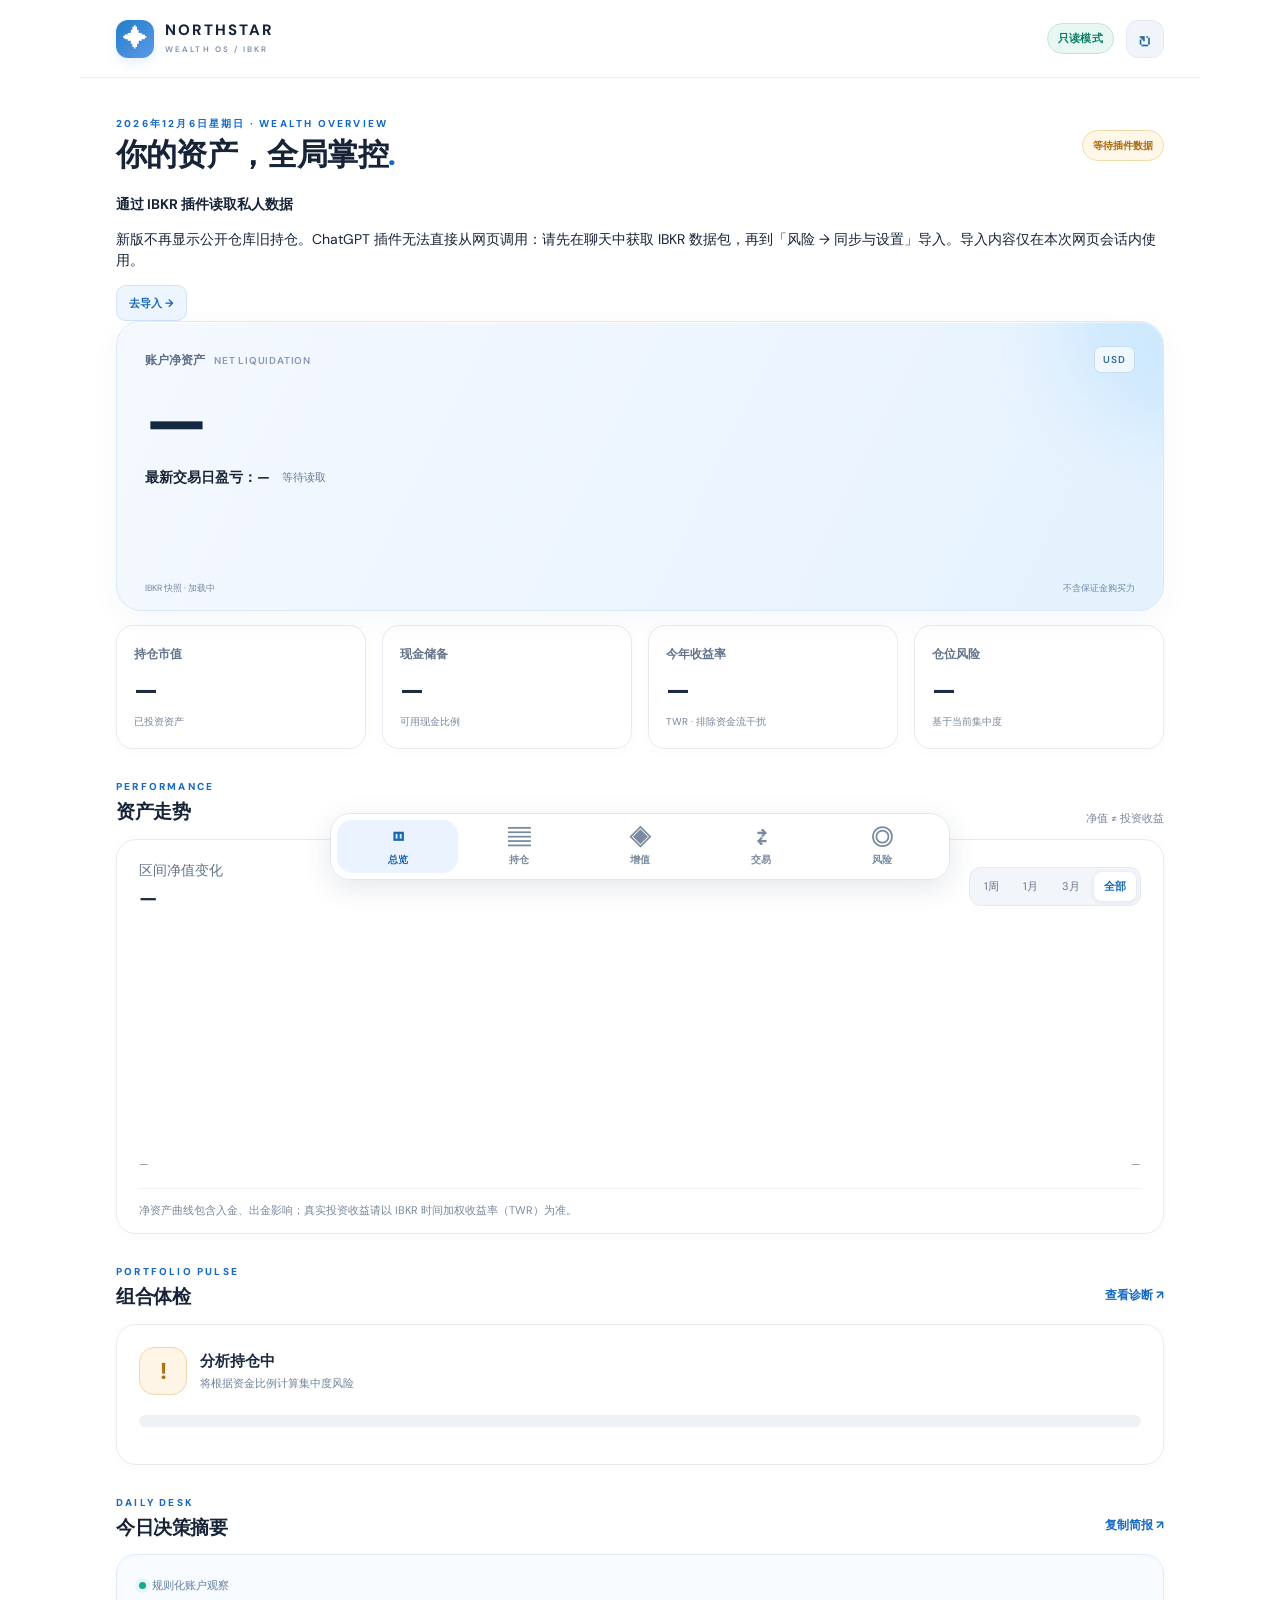
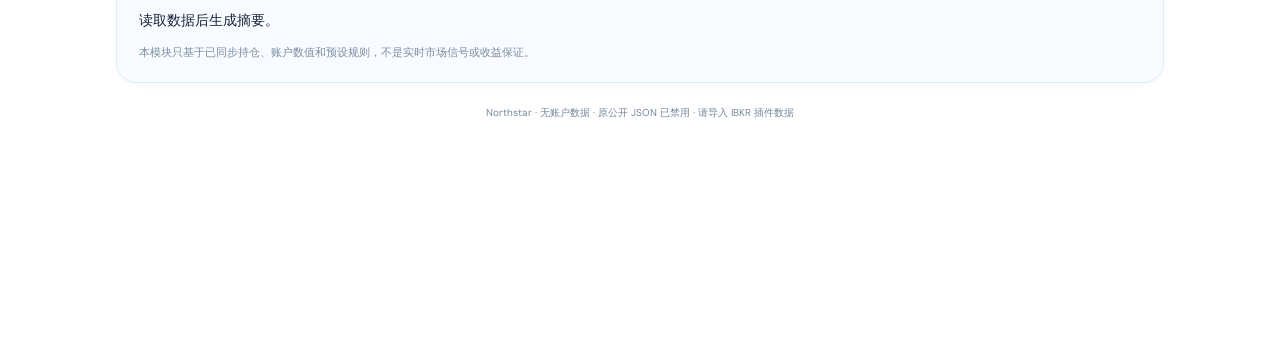
==== commit fbec697f: "ui(v2): show private IBKR plugin data import workflow and no-public-data notice" ====
--- a/v2/index.html
+++ b/v2/index.html
@@ -6,7 +6,7 @@
   <meta name="theme-color" content="#ffffff">
   <meta name="description" content="IBKR 投资驾驶舱：持仓、净值、风险、复盘与资产增长规划。只读分析，不提供交易服务。">
   <title>Northstar · IBKR 投资驾驶舱</title>
-  <link rel="stylesheet" href="./style.css?v=2.1">
+  <link rel="stylesheet" href="./style.css?v=3">
 </head>
 <body>
   <div class="shell">
@@ -16,8 +16,8 @@
     </header>
     <main class="content">
       <section class="screen active" id="screen-home">
-        <div class="page-intro"><div><p class="eyebrow" id="today-label">投资驾驶舱 · Asia/Singapore</p><h1>你的资产，全局掌控<span class="accent">.</span></h1></div><span class="live-chip" id="data-status">正在读取</span></div>
-        <article class="hero">
+        <div class="page-intro"><div><p class="eyebrow" id="today-label">投资驾驶舱 · Asia/Singapore</p><h1>你的资产，全局掌控<span class="accent">.</span></h1></div><span class="live-chip" id="data-status">等待插件数据</span></div>
+        <article class="plugin-import-banner" id="plugin-import-banner"><div><strong>通过 IBKR 插件读取私人数据</strong><p>新版不再显示公开仓库旧持仓。ChatGPT 插件无法直接从网页调用：请先在聊天中获取 IBKR 数据包，再到「风险 → 同步与设置」导入。导入内容仅在本次网页会话内使用。</p></div><button type="button" class="small-btn" data-route="insights">去导入 →</button></article><article class="hero">
           <div class="hero-top"><span>账户净资产 <i>NET LIQUIDATION</i></span><span class="usd-chip">USD</span></div>
           <div class="hero-number" id="net-asset">—</div>
           <div class="hero-change"><span id="hero-pnl">最新交易日盈亏：—</span><small id="hero-date">等待读取</small></div>
@@ -85,7 +85,7 @@
         <div class="section-head"><div><p class="overline">GUARDRAILS</p><h2>投资纪律</h2></div></div>
         <article class="panel rulebook"><div><strong>01 · 不用融资购买力冒充现金</strong><p>仓位以净资产而不是购买力衡量；融资可能放大波动与强制平仓风险。</p></div><div><strong>02 · 控制个股与相关性</strong><p>半导体、纳指成长、科技巨头之间可能同步下跌，不能只看股票数量。</p></div><div><strong>03 · 先定义最大损失，再下单</strong><p>若不能确定价格和风险，就不应把订单标记为可执行。</p></div><div><strong>04 · 用复盘改进系统</strong><p>把策略收益与入出金分开；记录每笔成交的理由和是否遵守规则。</p></div></article>
         <div class="section-head"><div><p class="overline">DATA & PRIVACY</p><h2>同步与设置</h2></div></div>
-        <article class="panel settings"><div class="settings-line"><div><strong>公开静态数据源</strong><p>读取同一 GitHub 仓库的旧版 JSON。网站不会直接登录 IBKR。</p></div><span id="source-status" class="setting-tag">未检查</span></div><div class="settings-line"><div><strong>最新 IBKR 快照</strong><p id="snapshot-time">—</p></div><button class="small-btn" id="refresh-secondary" type="button">重新获取</button></div><div class="settings-line"><div><strong>临时导入自己的数据</strong><p>选择 IBKR 快照、净值历史或交易 JSON，仅在当前页面会话使用，不上传服务器。</p></div><label class="small-btn file-label">导入 JSON<input type="file" id="file-input" accept=".json,application/json" hidden></label></div><div class="privacy-alert"><b>隐私提醒</b><p>当前 GitHub 仓库为公开仓库，旧版账户快照、历史成交 JSON 可被互联网访问。不能靠页面密码框保护公开 JSON。请避免再往公开仓库上传新账户数据，建议迁移到有身份验证的私有数据服务。</p></div><button id="clear-local" class="wide-btn" type="button">恢复仓库数据 / 清空本次临时导入</button><a class="legacy-link" href="../" target="_blank" rel="noopener noreferrer">打开原版看板 ↗</a></article>
+        <article class="panel settings"><div class="settings-line"><div><strong>IBKR 插件数据源</strong><p>仅从用户选择的 IBKR 插件 JSON 数据包读取账户数据；已停止访问旧版公开快照。</p></div><span id="source-status" class="setting-tag">未检查</span></div><div class="settings-line"><div><strong>已导入快照时间</strong><p id="snapshot-time">—</p></div><button class="small-btn" id="refresh-secondary" type="button">同步说明</button></div><div class="settings-line"><div><strong>导入插件数据包</strong><p>在 ChatGPT 中通过已连接的 IBKR 插件生成 JSON 数据包。选择文件导入，仅在当前页面会话使用，不上传 GitHub 或服务器；刷新网页会清空数据。</p></div><label class="small-btn file-label">选择 IBKR JSON<input type="file" id="file-input" accept=".json,application/json" hidden></label></div><div class="privacy-alert"><b>隐私提醒</b><p>V2 已停止读取旧公开 JSON，但原仓库历史快照与交易文件仍可能被互联网访问。网页端不能直接调用 ChatGPT 私有插件；完全自动同步必须额外部署经过身份验证的私有后端。请勿向公开仓库写入账户明细或 IBKR 凭据。</p></div><button id="clear-local" class="wide-btn" type="button">清空本次会话数据</button><a class="legacy-link" href="../" target="_blank" rel="noopener noreferrer">打开原版看板 ↗</a></article>
       </section>
       <p class="status-text" id="global-status" role="status" aria-live="polite"></p>
     </main>
@@ -98,6 +98,6 @@
     </nav>
   </div>
   <div class="toast" id="toast" role="status" aria-live="polite" hidden></div>
-  <script src="./app.js?v=2" defer></script>
+  <script src="./app.js?v=3" defer></script>
 </body>
 </html>
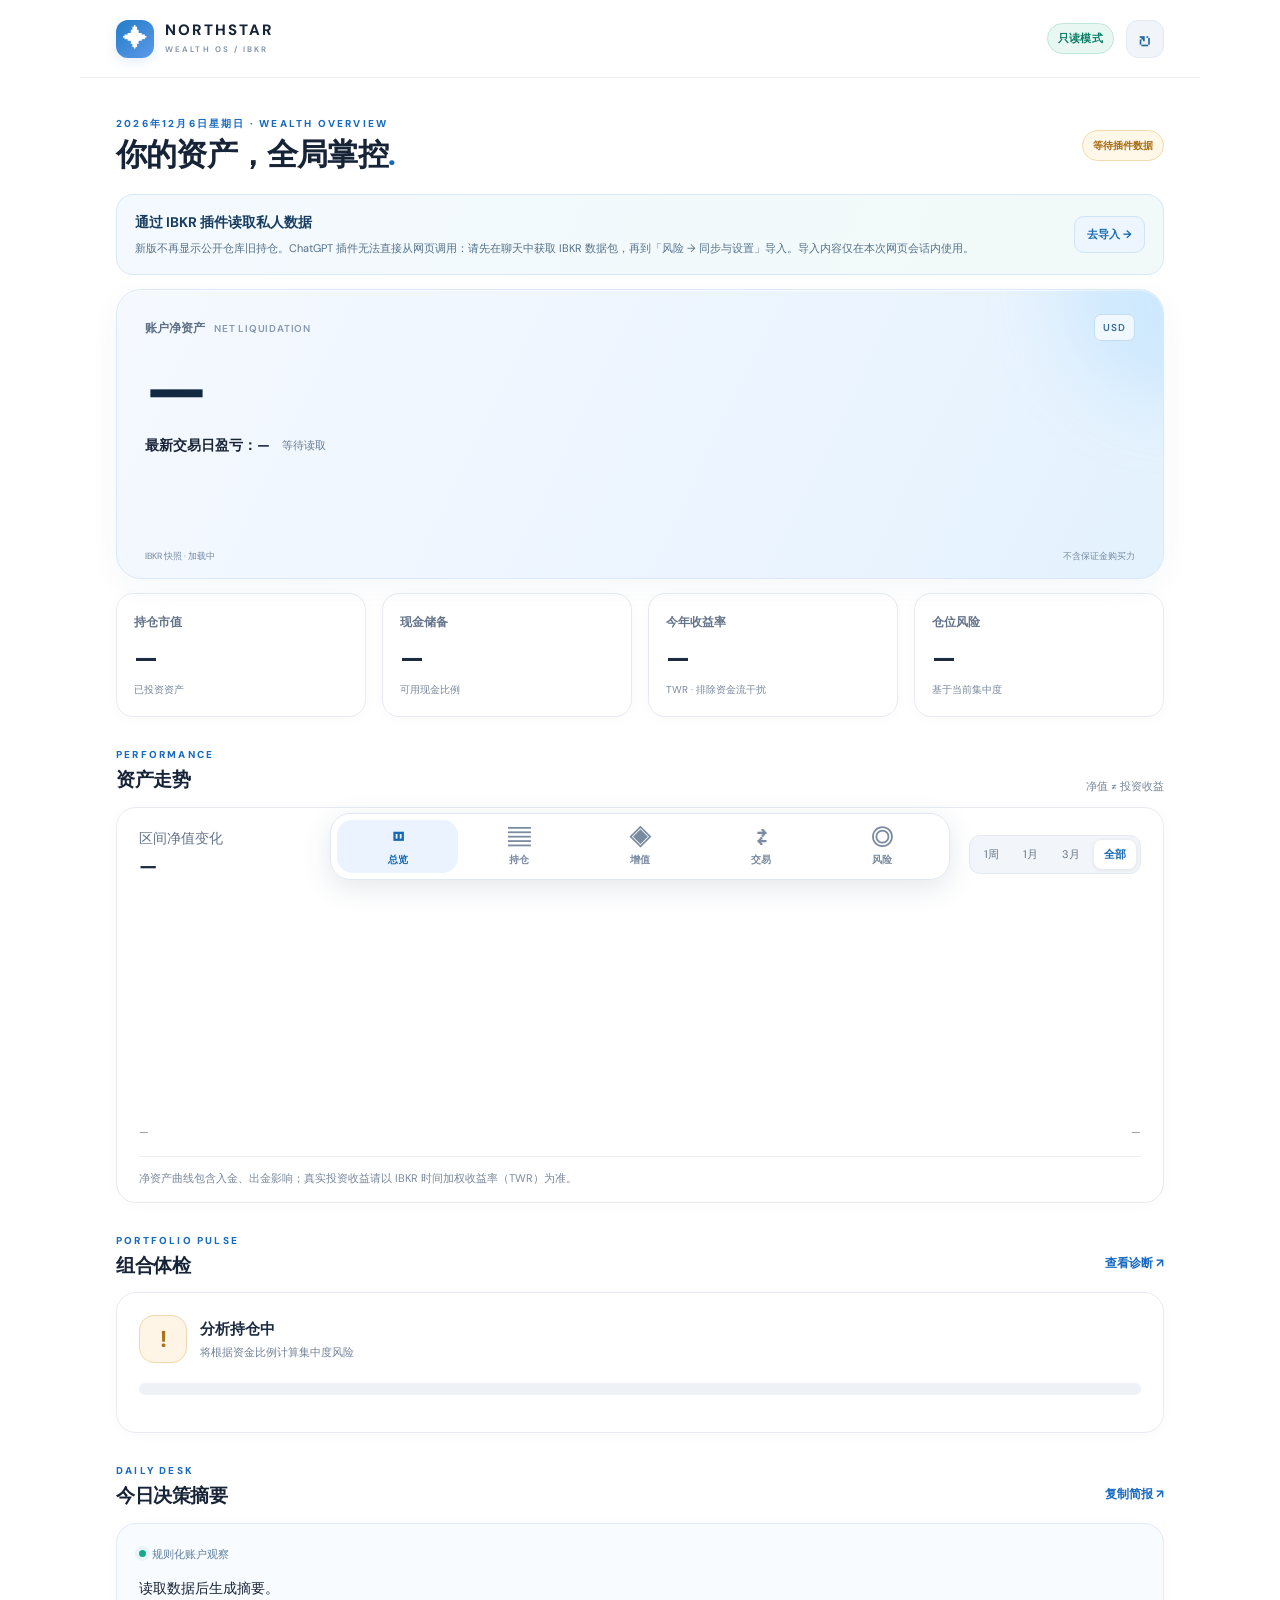
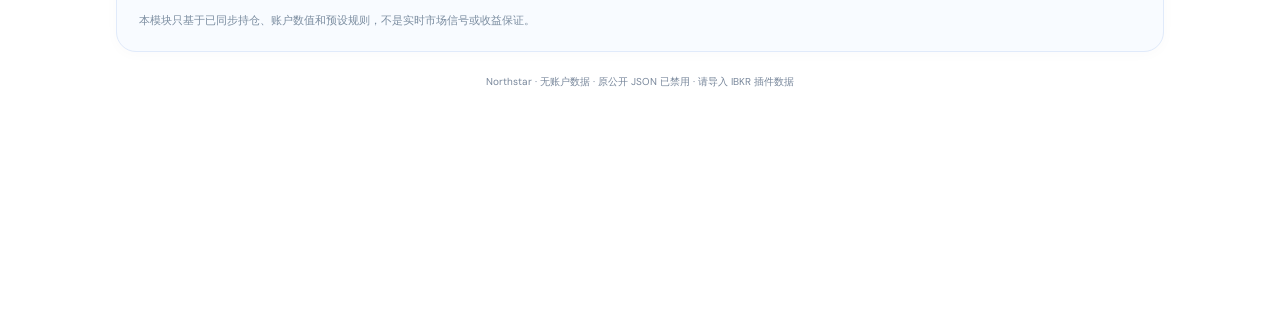
==== commit 3d16f73e: "ui(v2): update source labels and invalidate plugin import script cache" ====
--- a/v2/index.html
+++ b/v2/index.html
@@ -12,7 +12,7 @@
   <div class="shell">
     <header class="topbar">
       <a class="brand" href="./" aria-label="Northstar 首页"><span class="brand-icon">✦</span><span class="brand-text">NORTHSTAR<small>WEALTH OS / IBKR</small></span></a>
-      <div class="top-actions"><span class="read-only">只读模式</span><button class="icon-button" id="refresh-btn" aria-label="刷新最新数据" title="刷新数据">↻</button></div>
+      <div class="top-actions"><span class="read-only">只读模式</span><button class="icon-button" id="refresh-btn" aria-label="查看同步说明" title="IBKR 插件数据需重新导入">↻</button></div>
     </header>
     <main class="content">
       <section class="screen active" id="screen-home">
@@ -71,7 +71,7 @@
         <article class="panel"><div id="allocation-actions">正在计算目标配置。</div></article>
       </section>
       <section class="screen" id="screen-trades" hidden>
-        <div class="page-intro"><div><p class="eyebrow">TRADE JOURNAL</p><h1>交易与复盘<span class="accent">.</span></h1></div><span class="live-chip">IBKR 成交记录</span></div>
+        <div class="page-intro"><div><p class="eyebrow">TRADE JOURNAL</p><h1>交易与复盘<span class="accent">.</span></h1></div><span class="live-chip">插件导入成交</span></div>
         <div class="stat-grid trade-stats"><article class="stat"><div class="stat-label">历史成交笔数</div><strong id="trade-count">—</strong><div class="stat-note">包含部分成交</div></article><article class="stat"><div class="stat-label">最近一笔</div><strong id="last-trade-time">—</strong><div class="stat-note">按成交时间排序</div></article></div>
         <div class="section-head"><div><p class="overline">TRANSACTIONS</p><h2>最近交易</h2></div><div class="segment" id="trade-filters"><button data-side="all" class="selected">全部</button><button data-side="BUY">买入</button><button data-side="SELL">卖出</button></div></div>
         <div id="trade-list" class="trade-list"><p class="empty">读取交易记录中…</p></div>
@@ -98,6 +98,6 @@
     </nav>
   </div>
   <div class="toast" id="toast" role="status" aria-live="polite" hidden></div>
-  <script src="./app.js?v=3" defer></script>
+  <script src="./app.js?v=3.1" defer></script>
 </body>
 </html>
--- a/v2/style.css
+++ b/v2/style.css
@@ -112,3 +112,10 @@
 .neutral{color:#6f8297!important}
 .toast{background:#23435f;color:#ffffff}
 a:hover,.text-btn:hover,.legacy-link:hover{color:#0a519a}
+
+/* IBKR plugin-only source notice */
+.plugin-import-banner{display:flex;justify-content:space-between;align-items:center;gap:16px;margin:0 0 14px;padding:17px 18px;border:1px solid #d7e8f7;border-radius:17px;background:linear-gradient(110deg,#f4f9ff,#f1faf8)}
+.plugin-import-banner strong{font-size:14px;color:#173d60}
+.plugin-import-banner p{margin:6px 0 0;font-size:11px;color:#54718a;line-height:1.7}
+.plugin-import-banner button{flex:0 0 auto}
+@media(max-width:480px){.plugin-import-banner{flex-direction:column;align-items:stretch}.plugin-import-banner button{align-self:flex-end}}
